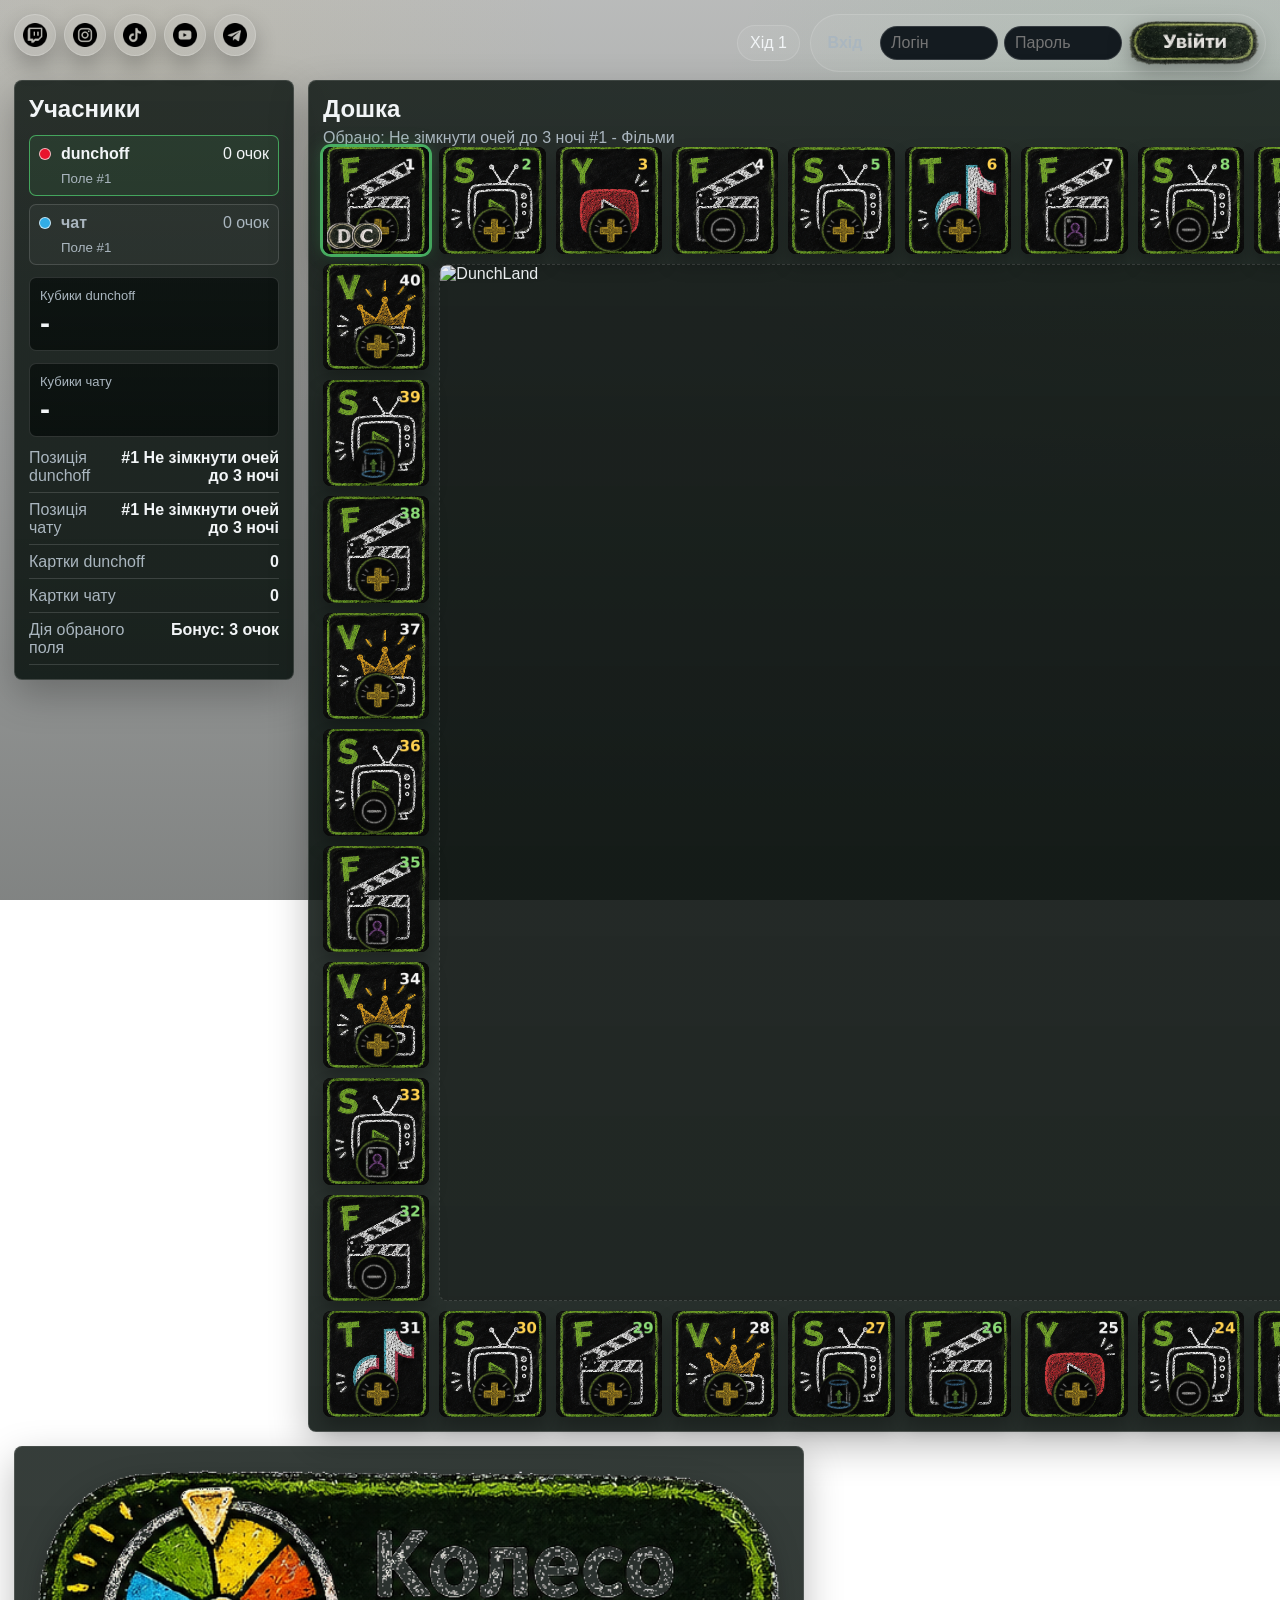
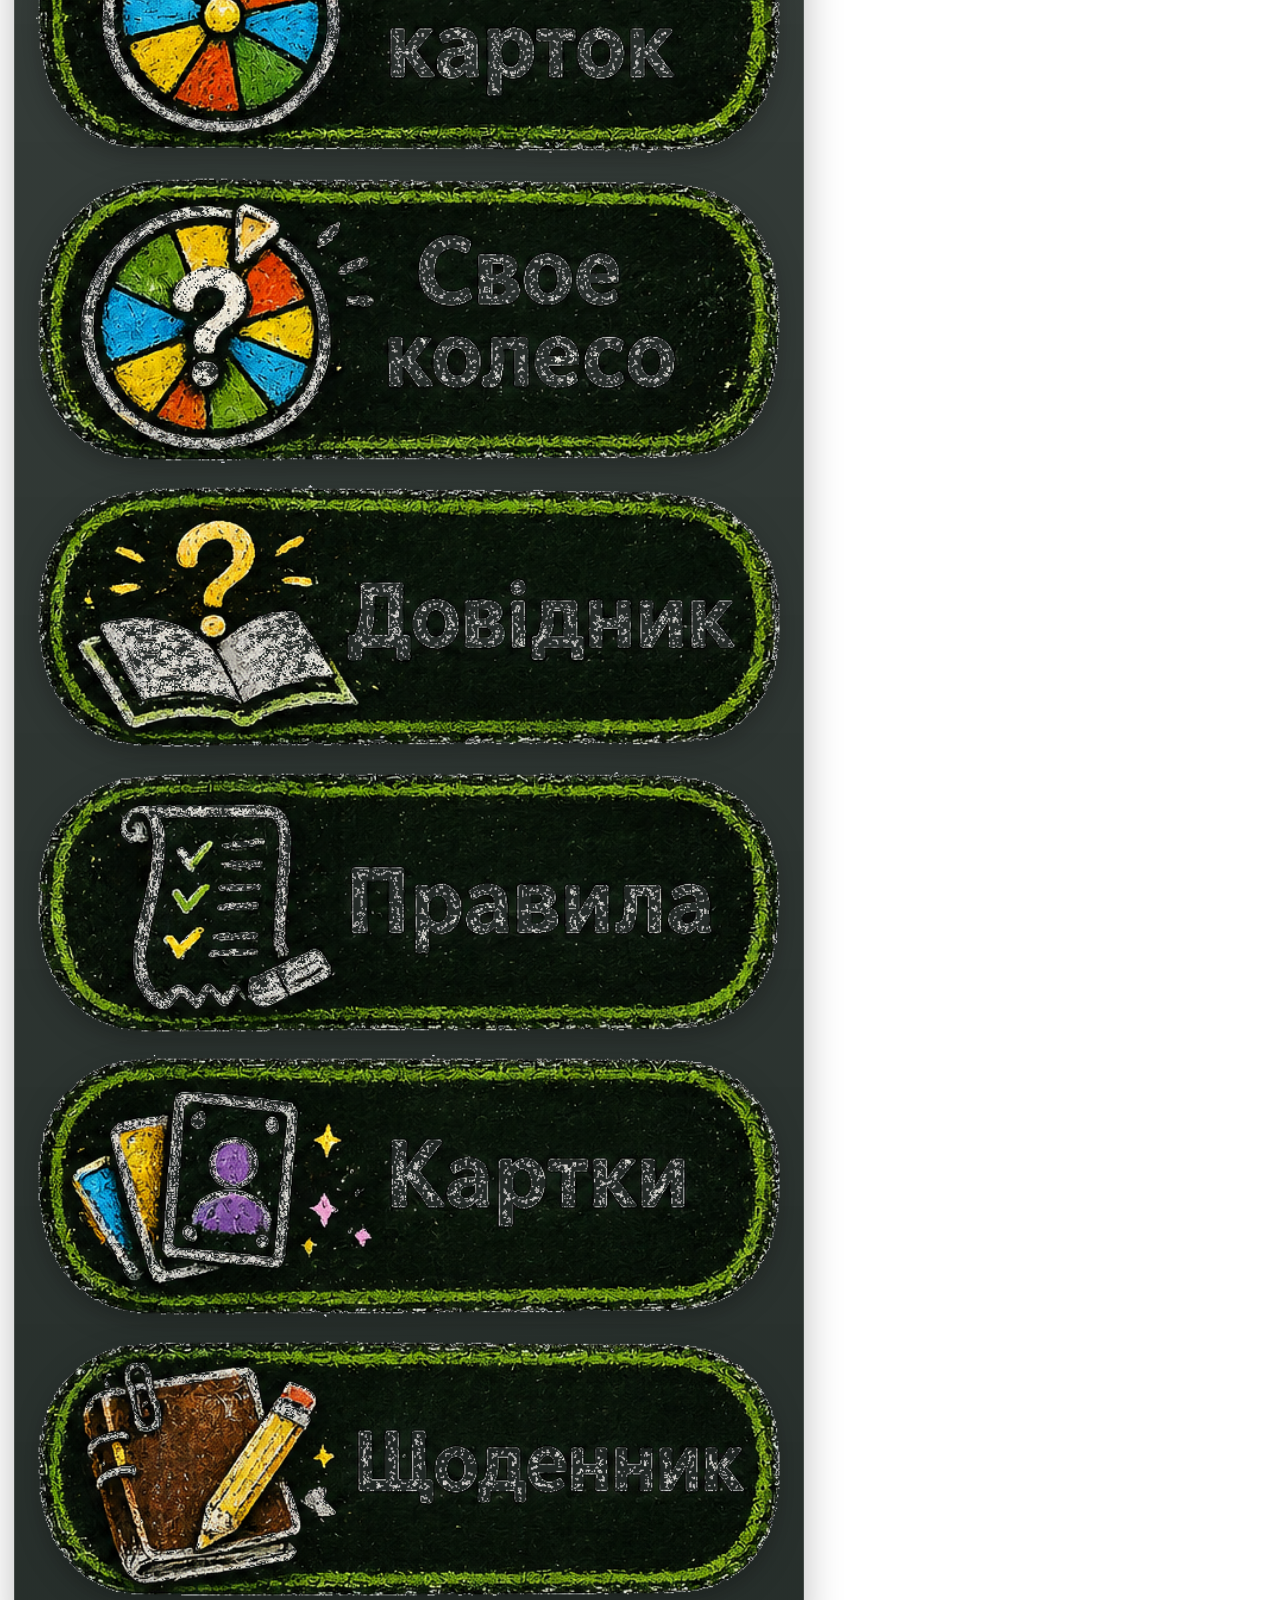
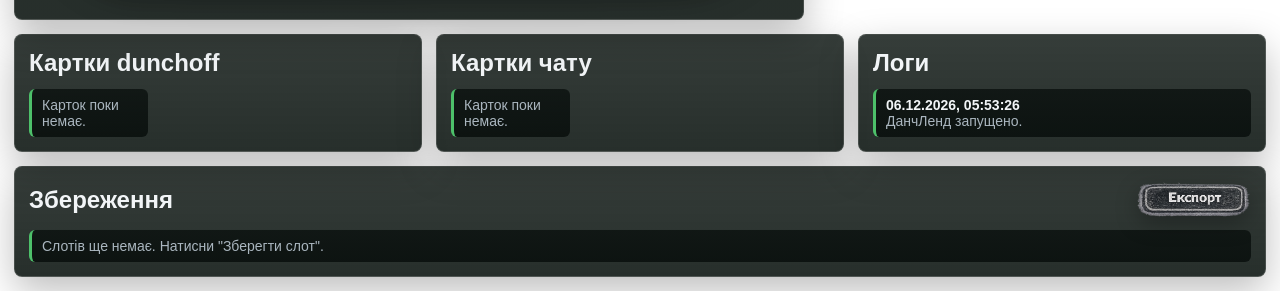
==== pages/dunchland/index.html @ c734d8a4 "add index.html" ====
<!doctype html>
<html lang="uk">
  <head>
    <meta charset="UTF-8" />
    <meta name="viewport" content="width=device-width, initial-scale=1.0" />
    <title>DunchLand</title>
    <link rel="stylesheet" href="./styles/main.css?v=chalkboard-cards-bg-1" />
  </head>
  <body>
    <main class="app-shell">
      <nav class="social-links" aria-label="Соцмережі dunchoff">
        <a class="social-link social-twitch" href="https://www.twitch.tv/dunchoff" target="_blank" rel="noreferrer" aria-label="Twitch dunchoff"><img src="./assets/logo/twitch.png" alt="" /></a>
        <a class="social-link social-instagram" href="https://www.instagram.com/dunchoff/" target="_blank" rel="noreferrer" aria-label="Instagram dunchoff"><img src="./assets/logo/instagram.png" alt="" /></a>
        <a class="social-link social-tiktok" href="https://www.tiktok.com/@dunchoff" target="_blank" rel="noreferrer" aria-label="TikTok dunchoff"><img src="./assets/logo/tiktok.png" alt="" /></a>
        <a class="social-link social-youtube" href="https://www.youtube.com/@dunchoff" target="_blank" rel="noreferrer" aria-label="YouTube dunchoff"><img src="./assets/logo/youtube.png" alt="" /></a>
        <a class="social-link social-telegram" href="https://t.me/dunchoff_live" target="_blank" rel="noreferrer" aria-label="Telegram dunchoff live"><img src="./assets/logo/telegram.png" alt="" /></a>
      </nav>
      <section class="topbar">
        <div>
          <h1>DunchLand</h1>
          <p>Настільна гра з категоріями, картками, колесами та локальними сейвами.</p>
        </div>
        <div class="topbar-actions">
          <span id="turnBadge" class="badge">Хід 1</span>
          <section class="auth-panel">
            <span id="authStatus" class="auth-status">Вхід</span>
            <div id="loginControls" class="auth-controls">
              <input id="loginInput" type="text" autocomplete="username" placeholder="Логін" />
              <input id="passwordInput" type="password" autocomplete="current-password" placeholder="Пароль" />
              <button id="loginBtn" class="chalk-control-button auth-round-button" type="button" aria-label="Увійти"><img src="./assets/ui-buttons/login.png" alt="" /></button>
            </div>
            <button id="logoutBtn" class="chalk-control-button auth-round-button" type="button" hidden aria-label="Вийти"><img src="./assets/ui-buttons/logout.png" alt="" /></button>
          </section>
        </div>
      </section>

      <section class="game-layout">
        <aside class="panel player-panel">
          <h2>Учасники</h2>
          <div id="playersList" class="players-list"></div>

          <div class="dice-card">
            <div>
              <p class="label-text">Кубики dunchoff</p>
              <div id="diceResult" class="dice-result">-</div>
            </div>
            <button id="rollBtn" class="chalk-control-button tiny-chalk-button" type="button" data-auth-control aria-label="Кинути"><img src="./assets/ui-buttons/roll.png" alt="" /></button>
          </div>

          <div class="dice-card chat-dice-card">
            <div>
              <p class="label-text">Кубики чату</p>
              <div id="chatDiceResult" class="dice-result">-</div>
            </div>
          </div>

          <div id="playerSummary" class="summary-list"></div>

          <section id="reviewPanel" class="review-panel" data-auth-control>
            <h3>Відгук на поле</h3>
            <p id="reviewSectorHint" class="label-text">Поточне поле dunchoff</p>
            <input id="reviewTitleInput" type="text" placeholder="Назва фільму / серіалу / відео" />
            <div class="field-grid">
              <label>
                Оцінка
                <input id="reviewRatingInput" type="number" min="1" max="10" step="1" placeholder="1-10" />
              </label>
              <label>
                Тип
                <input id="reviewTypeInput" type="text" readonly />
              </label>
            </div>
            <textarea id="reviewTextInput" rows="3" placeholder="Короткий відгук"></textarea>
            <button id="saveReviewBtn" class="chalk-control-button" type="button" aria-label="Додати в щоденник"><img src="./assets/ui-buttons/save-review.png" alt="" /></button>
          </section>
        </aside>

        <section class="board-wrap">
          <div class="board-toolbar">
            <div>
              <h2>Дошка</h2>
              <p id="selectedHint">Натисни поле, щоб переглянути його опис.</p>
            </div>
          <div class="toolbar-actions">
              <button id="editSectorBtn" class="chalk-control-button small-chalk-button" type="button" data-auth-control aria-label="Редагувати"><img src="./assets/ui-buttons/edit.png" alt="" /></button>
            </div>
          </div>
          <div id="board" class="board" aria-label="Game board"></div>
        </section>

        <aside class="side-stack">
          <section class="panel wheel-launch-panel">
            <div class="side-action-row">
              <button id="openCardWheelBtn" class="image-action-button action-card-wheel" type="button" aria-label="Колесо карток"><img src="./assets/menu/card-wheel.png" alt="" /></button>
              <button id="openCustomWheelBtn" class="image-action-button action-custom-wheel" type="button" aria-label="Своє колесо"><img src="./assets/menu/custom-wheel.png" alt="" /></button>
            </div>
            <button id="openRulesBtn" class="image-action-button action-rules" type="button" aria-label="Довідник"><img src="./assets/menu/guide.png" alt="" /></button>
            <button id="openGameRulesBtn" class="image-action-button action-rules" type="button" aria-label="Правила"><img src="./assets/menu/rules.png" alt="" /></button>
            <button id="openCardsGuideBtn" class="image-action-button action-cards" type="button" aria-label="Картки"><img src="./assets/menu/cards.png" alt="" /></button>
            <button id="openReviewsBtn" class="image-action-button action-reviews" type="button" aria-label="Щоденник"><img src="./assets/menu/journal.png" alt="" /></button>
          </section>
        </aside>
      </section>

      <section class="bottom-grid">
        <article class="panel">
          <div class="panel-title-row">
            <h2>Картки dunchoff</h2>
            <button id="drawCardBtn" class="chalk-control-button tiny-chalk-button" type="button" data-auth-control aria-label="Витягнути"><img src="./assets/ui-buttons/draw.png" alt="" /></button>
          </div>
          <div id="cardsList" class="cards-list"></div>
        </article>

        <article class="panel">
          <div class="panel-title-row">
            <h2>Картки чату</h2>
            <button id="drawChatCardBtn" class="chalk-control-button tiny-chalk-button" type="button" data-auth-control aria-label="Витягнути"><img src="./assets/ui-buttons/draw.png" alt="" /></button>
          </div>
          <div id="chatCardsList" class="cards-list"></div>
        </article>

        <article class="panel">
          <div class="panel-title-row">
            <h2>Логи</h2>
            <button id="clearLogBtn" class="chalk-control-button tiny-chalk-button" type="button" data-auth-control aria-label="Очистити"><img src="./assets/ui-buttons/clear.png" alt="" /></button>
          </div>
          <div id="eventLog" class="event-log"></div>
        </article>
      </section>

      <section class="panel saves-panel">
        <div class="panel-title-row">
          <h2>Збереження</h2>
          <div class="toolbar-actions">
            <button id="saveSlotBtn" class="chalk-control-button save-chalk-button" type="button" data-auth-control aria-label="Зберегти слот"><img src="./assets/ui-buttons/save-slot.png" alt="" /></button>
            <button id="resetGameBtn" class="chalk-control-button save-chalk-button" type="button" data-auth-control aria-label="Нова гра"><img src="./assets/ui-buttons/reset-game.png" alt="" /></button>
            <button id="exportBtn" class="chalk-control-button save-chalk-button" type="button" aria-label="Експорт"><img src="./assets/ui-buttons/export.png" alt="" /></button>
            <label class="chalk-control-button save-chalk-button import-button" data-auth-control aria-label="Імпорт">
              <img src="./assets/ui-buttons/import.png" alt="" />
              <input id="importInput" type="file" accept="application/json" />
            </label>
          </div>
        </div>
        <div id="saveSlots" class="save-slots"></div>
      </section>
    </main>

    <dialog id="cardWheelDialog" class="modal wheel-modal">
      <form method="dialog" class="modal-card">
        <div class="panel-title-row">
          <h2>Колесо карток</h2>
          <button id="closeCardWheelBtn" class="ghost-button icon-button" type="button">&times;</button>
        </div>
        <label>
          Скільки секунд крутиться
          <input id="cardWheelDurationInput" type="number" min="1" max="12" step="1" value="4" />
        </label>
        <div class="wheel-wrap">
          <div class="wheel-pointer"></div>
          <div id="cardWheelDisk" class="wheel-disk" aria-label="Card wheel"></div>
        </div>
            <button id="spinCardWheelBtn" class="primary-button" type="button" data-auth-control>Крутити</button>
        <p id="cardWheelResult" class="wheel-result">Результат з'явиться тут.</p>
      </form>
    </dialog>

    <dialog id="customWheelDialog" class="modal wheel-modal">
      <form method="dialog" class="modal-card">
        <div class="panel-title-row">
          <h2>Своє колесо</h2>
          <button id="closeCustomWheelBtn" class="ghost-button icon-button" type="button">&times;</button>
        </div>
        <label>
          Варіанти
          <textarea id="customWheelInput" rows="4" placeholder="Введи значення через кому або з нового рядка"></textarea>
        </label>
        <label>
          Скільки секунд крутиться
          <input id="customWheelDurationInput" type="number" min="1" max="12" step="1" value="4" />
        </label>
        <div class="wheel-wrap compact-wheel-wrap">
          <div class="wheel-pointer"></div>
          <div id="customWheelDisk" class="wheel-disk compact-wheel" aria-label="Custom wheel"></div>
        </div>
        <button id="spinCustomWheelBtn" class="primary-button" type="button" data-auth-control>Крутити</button>
        <p id="customWheelResult" class="wheel-result">Додай варіанти й крути.</p>
      </form>
    </dialog>

    <dialog id="diceDialog" class="modal dice-modal">
      <div class="modal-card dice-modal-card">
        <p id="diceDialogTitle" class="label-text">Кидок кубиків</p>
        <div class="dice-animation">
          <span id="diceOne">?</span>
          <span id="diceTwo">?</span>
        </div>
      </div>
    </dialog>

    <dialog id="sectorInfoDialog" class="modal wide-modal">
      <form method="dialog" class="modal-card">
        <div class="panel-title-row">
          <h2 id="sectorInfoTitle">Поле #1</h2>
          <button id="closeSectorInfoBtn" class="ghost-button icon-button" type="button">&times;</button>
        </div>
        <div id="sectorInfoBody" class="sector-info-body"></div>
      </form>
    </dialog>

    <dialog id="sectorDialog" class="modal">
      <form method="dialog" class="modal-card">
        <div class="panel-title-row">
          <h2 id="sectorDialogTitle">Поле #1</h2>
          <button id="closeSectorDialogBtn" class="ghost-button icon-button" type="button">&times;</button>
        </div>
        <label>
          Назва поля
          <input id="sectorNameInput" type="text" />
        </label>
        <label>
          Тип
          <select id="sectorTypeInput"></select>
        </label>
        <div class="field-grid">
          <label>
            Колір
            <input id="sectorColorInput" type="color" />
          </label>
          <label>
            База очок
            <input id="sectorPointsInput" type="number" step="1" />
          </label>
        </div>
        <label>
          Короткий опис
          <input id="sectorTaglineInput" type="text" />
        </label>
        <label>
          Детальний опис
          <textarea id="sectorDescriptionInput" rows="4"></textarea>
        </label>
        <div class="field-grid">
          <label>
            Дія поля
            <select id="sectorActionInput"></select>
          </label>
          <label>
            Значення дії
            <input id="sectorActionValueInput" type="number" step="1" placeholder="Очки або номер поля" />
          </label>
        </div>
        <div class="toolbar-actions">
          <button id="cancelSectorBtn" class="ghost-button" type="button">Скасувати</button>
          <button id="saveSectorBtn" class="primary-button" type="button">Зберегти</button>
        </div>
      </form>
    </dialog>

    <dialog id="rulesDialog" class="modal wide-modal">
      <form method="dialog" class="modal-card">
        <div class="panel-title-row">
          <h2>Довідник</h2>
          <button id="closeRulesBtn" class="ghost-button icon-button" type="button">&times;</button>
        </div>
        <div id="rulesBody" class="rules-body"></div>
      </form>
    </dialog>

    <dialog id="gameRulesDialog" class="modal wide-modal">
      <form method="dialog" class="modal-card">
        <div class="panel-title-row">
          <h2>Правила</h2>
          <button id="closeGameRulesBtn" class="ghost-button icon-button" type="button">&times;</button>
        </div>
        <div id="gameRulesBody" class="game-rules-body"></div>
      </form>
    </dialog>

    <dialog id="reviewsDialog" class="modal wide-modal">
      <form method="dialog" class="modal-card">
        <div class="panel-title-row">
          <h2>Щоденник оцінок</h2>
          <button id="closeReviewsBtn" class="ghost-button icon-button" type="button">&times;</button>
        </div>
        <div id="reviewsBody" class="reviews-body"></div>
      </form>
    </dialog>

    <dialog id="cardsGuideDialog" class="modal wide-modal">
      <form method="dialog" class="modal-card">
        <div class="panel-title-row">
          <h2>Картки</h2>
          <button id="closeCardsGuideBtn" class="ghost-button icon-button" type="button">&times;</button>
        </div>
        <div id="cardsGuideBody" class="cards-guide-body"></div>
      </form>
    </dialog>

    <script src="./scripts/store.js"></script>
    <script src="./scripts/data/sectors.js"></script>
    <script src="./scripts/utils/clone.js"></script>
    <script src="./scripts/state.js"></script>
    <script src="./scripts/storage.js"></script>
    <script src="./scripts/utils/dom.js"></script>
    <script src="./scripts/data/cards.js?v=chalkboard-7"></script>
    <script src="./scripts/utils/random.js"></script>
    <script src="./scripts/game/constants.js"></script>
    <script src="./scripts/game/rules.js"></script>
    <script src="./scripts/game/movement.js"></script>
    <script src="./scripts/game/cards.js"></script>
    <script src="./scripts/game/wheel.js"></script>
    <script src="./scripts/data/labels.js"></script>
    <script src="./scripts/utils/escape.js"></script>
    <script src="./scripts/render/board.js?v=chalkboard-fields-1"></script>
    <script src="./scripts/render/cards.js"></script>
    <script src="./scripts/render/dialogs.js?v=chalkboard-guide-1"></script>
    <script src="./scripts/render/logs.js"></script>
    <script src="./scripts/render/players.js"></script>
    <script src="./scripts/render/saves.js"></script>
    <script src="./scripts/render/summary.js"></script>
    <script src="./scripts/render/wheels.js"></script>
    <script src="./scripts/main.js"></script>
  </body>
</html>
---- pages/dunchland/styles/main.css ----
:root {
  --text: #f2f5f7;
  --muted: #aab6bf;
  --line: rgba(255, 255, 255, 0.14);
  --panel: #20272d;
  --panel-strong: #29323a;
  --accent: #4dc06a;
  --gold: #d8b54b;
  --bg1: #101417;
  --bg2: #242b31;
  --chalk-texture: url("../assets/bg/chalk-texture.png");
  --card-chalk-texture: url("../assets/bg/card-chalk-texture.png");
  --chalk-panel-bg:
    linear-gradient(rgba(9, 18, 14, .82), rgba(9, 18, 14, .88)),
    var(--chalk-texture);
  --chalk-inner-bg:
    linear-gradient(rgba(7, 13, 11, .74), rgba(7, 13, 11, .82)),
    var(--chalk-texture);
  --card-chalk-bg:
    linear-gradient(rgba(8, 10, 10, .2), rgba(8, 10, 10, .2)),
    var(--card-chalk-texture);
}

* { box-sizing: border-box; }
[hidden] { display: none !important; }

body {
  margin: 0;
  min-height: 100vh;
  color: var(--text);
  background:
    radial-gradient(circle at 12% 6%, rgba(216, 181, 75, 0.08), transparent 26rem),
    radial-gradient(circle at 90% 20%, rgba(77, 192, 106, 0.1), transparent 28rem),
    linear-gradient(rgba(4, 9, 7, .28), rgba(4, 9, 7, .5)),
    var(--chalk-texture);
  background-size: auto, auto, auto, cover;
  background-position: center;
  background-attachment: fixed;
  font-family: "Segoe UI", Tahoma, sans-serif;
}

button, input, select, textarea { font: inherit; }
button { cursor: pointer; }
button:disabled { cursor: not-allowed; opacity: .55; }

.app-shell {
  position: relative;
  width: min(2200px, 100%);
  margin: 0 auto;
  padding: 14px;
}

.social-links {
  position: absolute;
  z-index: 20;
  top: 14px;
  left: 14px;
  display: flex;
  gap: 8px;
}

.social-link {
  width: 42px;
  height: 42px;
  border: 1px solid rgba(255,255,255,.22);
  border-radius: 50%;
  display: grid;
  place-items: center;
  padding: 8px;
  text-decoration: none;
  background: rgba(255,255,255,.08);
  box-shadow: 0 10px 22px rgba(0,0,0,.24);
  transition: transform .16s ease, filter .16s ease, box-shadow .16s ease;
}

.social-link img {
  display: block;
  width: 100%;
  height: 100%;
  object-fit: contain;
}

.social-link:hover {
  transform: translateY(-2px);
  filter: brightness(1.12);
  box-shadow: 0 14px 28px rgba(0,0,0,.34);
}

.topbar, .topbar-actions, .panel-title-row, .board-toolbar, .toolbar-actions, .dice-card {
  display: flex;
  align-items: center;
  justify-content: space-between;
  gap: 10px;
}

.topbar {
  margin-bottom: 8px;
  justify-content: flex-end;
}

.topbar > div:first-child {
  display: none;
}

.topbar h1, .panel h2, .board-toolbar h2 {
  margin: 0;
  letter-spacing: 0;
}

.topbar h1 {
  font-size: clamp(34px, 5vw, 58px);
  line-height: 1;
}

.topbar p, .board-toolbar p {
  margin: 6px 0 0;
  color: var(--muted);
}

.topbar-actions {
  justify-content: flex-end;
  flex-wrap: wrap;
}

.auth-panel {
  min-height: 44px;
  border: 1px solid var(--line);
  border-radius: 999px;
  padding: 5px;
  display: flex;
  align-items: center;
  gap: 6px;
  background: rgba(255,255,255,.06);
}

.auth-status {
  min-width: 58px;
  padding: 0 8px;
  color: var(--muted);
  font-weight: 800;
  text-align: center;
}

.auth-controls {
  display: flex;
  gap: 6px;
  align-items: center;
}

.auth-controls input {
  width: 118px;
  min-height: 34px;
  border-radius: 999px;
  padding: 7px 10px;
}

.auth-round-button {
  min-height: 34px;
  border-radius: 999px;
}

.badge {
  border: 1px solid var(--line);
  border-radius: 999px;
  padding: 8px 12px;
  color: var(--text);
  background: rgba(255,255,255,.06);
  white-space: nowrap;
}

.game-layout {
  display: grid;
  grid-template-columns: 250px minmax(1320px, 1fr) 260px;
  gap: 14px;
  align-items: start;
}

.side-stack {
  display: grid;
  gap: 14px;
}

.bottom-grid {
  display: grid;
  grid-template-columns: 1fr 1fr 1fr;
  gap: 14px;
  margin-top: 14px;
}

.panel, .board-wrap {
  border: 1px solid var(--line);
  border-radius: 8px;
  background: var(--chalk-panel-bg);
  background-size: cover;
  background-position: center;
  box-shadow: 0 14px 38px rgba(0,0,0,.26);
}

.panel {
  padding: 14px;
  display: flex;
  flex-direction: column;
  gap: 12px;
}

.board-wrap {
  padding: 14px;
}

.players-list, .summary-list, .save-slots {
  display: grid;
  gap: 8px;
}

.player-chip {
  display: grid;
  grid-template-columns: 14px 1fr auto;
  align-items: center;
  gap: 8px;
  border: 1px solid var(--line);
  border-radius: 7px;
  padding: 9px;
  color: var(--muted);
  background: rgba(255,255,255,.035);
}

.player-chip.active {
  border-color: rgba(77,192,106,.8);
  color: var(--text);
  background: rgba(77,192,106,.09);
}

.player-chip small {
  grid-column: 2 / 4;
  color: var(--muted);
}

.dot {
  width: 12px;
  height: 12px;
  border-radius: 999px;
  border: 1px solid rgba(255,255,255,.7);
}

label {
  display: grid;
  gap: 6px;
  color: var(--muted);
  font-size: 13px;
}

input, select, textarea {
  width: 100%;
  border: 1px solid var(--line);
  border-radius: 6px;
  background: #141b20;
  color: var(--text);
  padding: 9px 10px;
  outline: none;
}

textarea { resize: vertical; }
input[type="color"] { height: 42px; padding: 4px; }

.dice-card {
  border: 1px solid var(--line);
  border-radius: 7px;
  padding: 10px;
  background: var(--chalk-inner-bg);
  background-size: cover;
  background-position: center;
}

.label-text {
  margin: 0;
  color: var(--muted);
  font-size: 13px;
}

.dice-result {
  font-size: 30px;
  font-weight: 800;
  margin-top: 3px;
}

.summary-item {
  display: grid;
  grid-template-columns: 1fr auto;
  gap: 10px;
  border-bottom: 1px solid var(--line);
  padding-bottom: 7px;
  color: var(--muted);
}

.summary-item strong {
  color: var(--text);
  text-align: right;
  max-width: 160px;
}

.review-panel {
  border: 1px solid var(--line);
  border-radius: 7px;
  padding: 10px;
  display: grid;
  gap: 9px;
  background: var(--chalk-inner-bg);
  background-size: cover;
  background-position: center;
}

.review-panel h3 {
  margin: 0;
  font-size: 16px;
}

.reviews-body {
  display: grid;
  gap: 10px;
  max-height: min(62vh, 620px);
  overflow: auto;
}

.review-item {
  display: grid;
  grid-template-columns: 1fr auto;
  gap: 14px;
  border: 1px solid var(--line);
  border-radius: 7px;
  padding: 12px;
  background: var(--chalk-inner-bg);
  background-size: cover;
  background-position: center;
}

.review-item strong {
  color: var(--text);
}

.review-item p {
  margin: 4px 0 0;
  color: var(--muted);
  line-height: 1.35;
}

.review-score {
  min-width: 96px;
  text-align: right;
}

.review-score strong {
  display: block;
  color: var(--accent);
  font-size: 22px;
}

.review-score span {
  display: block;
  margin-top: 4px;
  color: var(--muted);
  font-size: 12px;
}

.cards-guide-body {
  display: grid;
  grid-template-columns: repeat(auto-fit, minmax(190px, 1fr));
  gap: 12px;
  max-height: min(68vh, 680px);
  overflow: auto;
}

.guide-card-item {
  border: 1px solid var(--line);
  border-radius: 8px;
  overflow: hidden;
  background: var(--card-chalk-bg);
  background-size: cover;
  background-position: center;
  display: grid;
  grid-template-rows: 160px auto;
}

.guide-card-item img {
  width: 100%;
  height: 160px;
  object-fit: cover;
  background: #151d24;
  border-bottom: 1px solid var(--line);
}

.guide-card-item div {
  padding: 10px;
  display: grid;
  gap: 6px;
}

.card-preview-number,
.guide-card-item em {
  width: fit-content;
  border: 1px solid rgba(77,192,106,.45);
  border-radius: 999px;
  padding: 3px 8px;
  color: #dfffe7;
  background: rgba(77,192,106,.14);
  font-size: 12px;
  font-style: normal;
  font-weight: 700;
}

.guide-card-item em {
  border-color: rgba(216,181,75,.45);
  color: #ffe9a8;
  background: rgba(216,181,75,.12);
}

.guide-card-item strong {
  color: var(--text);
}

.guide-card-item p {
  margin: 0;
  color: var(--muted);
  line-height: 1.35;
  font-size: 13px;
}

.primary-button, .ghost-button, .import-button {
  border: 1px solid var(--line);
  border-radius: 6px;
  min-height: 36px;
  padding: 0 12px;
  color: var(--text);
  font-weight: 700;
}

.primary-button {
  background: var(--accent);
  color: #07130a;
  font-weight: 700;
  border-color: rgba(77,192,106,.6);
}

.ghost-button, .import-button {
  background: rgba(255,255,255,.06);
  display: inline-flex;
  align-items: center;
  justify-content: center;
}

.ghost-button:hover, .import-button:hover {
  background: rgba(255,255,255,.11);
}

.chalk-control-button {
  width: min(100%, 210px);
  min-height: 0;
  border: 0;
  border-radius: 8px;
  padding: 0;
  background: transparent;
  line-height: 0;
  filter: drop-shadow(0 7px 11px rgba(0,0,0,.3));
  transition: transform .15s ease, filter .15s ease, opacity .15s ease;
}

.chalk-control-button img {
  display: block;
  width: 100%;
  height: auto;
  pointer-events: none;
  user-select: none;
}

.chalk-control-button:hover:not(:disabled) {
  transform: translateY(-1px);
  filter: brightness(1.08) drop-shadow(0 10px 14px rgba(0,0,0,.36));
}

.chalk-control-button:disabled {
  cursor: not-allowed;
  opacity: .42;
  filter: grayscale(.55) drop-shadow(0 5px 8px rgba(0,0,0,.22));
}

.compact-chalk-button {
  width: clamp(118px, 12vw, 178px);
}

.save-chalk-button {
  width: clamp(92px, 9vw, 138px);
}

.small-chalk-button {
  width: clamp(112px, 10vw, 158px);
}

.tiny-chalk-button {
  width: clamp(92px, 8vw, 128px);
}

.auth-controls .chalk-control-button,
.auth-panel > .chalk-control-button {
  width: 132px;
}

.dice-card .chalk-control-button,
.toolbar-actions .chalk-control-button,
.review-panel .chalk-control-button {
  justify-self: end;
}

.review-panel .chalk-control-button {
  width: min(100%, 240px);
}

.import-button input { display: none; }

.board {
  display: grid;
  grid-template-columns: repeat(11, minmax(105px, 1fr));
  grid-template-rows: repeat(11, minmax(105px, 1fr));
  gap: 10px;
  aspect-ratio: 1;
  min-height: 1270px;
}

.board-center {
  grid-column: 2 / 11;
  grid-row: 2 / 11;
  overflow: hidden;
  border: 1px dashed var(--line);
  border-radius: 8px;
  background: rgba(0,0,0,.2);
}

.board-center img {
  display: block;
  width: 100%;
  height: 100%;
  object-fit: cover;
}

.sector {
  position: relative;
  display: block;
  width: 100%;
  height: 100%;
  aspect-ratio: 1;
  min-width: 0;
  border: 0;
  border-radius: 8px;
  background: #080a09;
  padding: 0;
  overflow: hidden;
  color: var(--text);
  box-shadow: 0 10px 18px rgba(0,0,0,.28);
  transition: transform .15s ease, filter .15s ease, box-shadow .15s ease;
}

.sector:hover {
  transform: translateY(-1px);
  filter: brightness(1.08);
  box-shadow: 0 14px 24px rgba(0,0,0,.36);
}

.sector.is-selected {
  box-shadow:
    0 0 0 3px rgba(77,192,106,.86),
    0 0 18px rgba(77,192,106,.38),
    0 14px 24px rgba(0,0,0,.36);
}

.sector-main-image,
.sector-effect-image,
.sector-number-image {
  position: absolute;
  display: block;
  pointer-events: none;
  user-select: none;
}

.sector-main-image {
  inset: 0;
  width: 100%;
  height: 100%;
  object-fit: cover;
}

.sector-effect-image {
  z-index: 2;
  left: 50%;
  bottom: 2%;
  width: 42%;
  aspect-ratio: 1;
  object-fit: contain;
  transform: translateX(-50%);
  filter: drop-shadow(0 4px 5px rgba(0,0,0,.48));
}

.sector-number-image {
  z-index: 3;
  top: 2%;
  right: 6%;
  width: 24%;
  height: 24%;
  object-fit: contain;
  object-position: right center;
  filter: drop-shadow(0 2px 3px rgba(0,0,0,.65));
}

.player-token {
  position: absolute;
  z-index: 4;
  bottom: 4px;
  width: 30px;
  height: 30px;
  border: 0;
  background-repeat: no-repeat;
  background-position: center;
  background-size: contain;
  filter: drop-shadow(0 3px 4px rgba(0, 0, 0, .55));
  transition: transform .18s ease, filter .18s ease;
}

.token-a {
  left: 4px;
  background-image: url("../assets/tokens/dunchoff-d.png");
}

.token-b {
  left: 29px;
  background-image: url("../assets/tokens/chat-c.png");
}

.player-token.is-landing {
  animation: tokenLanding .42s ease;
  filter: drop-shadow(0 0 7px rgba(255, 255, 255, .42)) drop-shadow(0 3px 4px rgba(0, 0, 0, .55));
}

@keyframes tokenLanding {
  0% { transform: translateY(0) scale(1); }
  45% { transform: translateY(-13px) scale(1.2); }
  100% { transform: translateY(0) scale(1); }
}

.cards-list {
  display: grid;
  grid-template-columns: repeat(3, minmax(0, 1fr));
  gap: 10px;
}

.card-item {
  display: grid;
  grid-template-rows: 130px auto;
  border: 1px solid var(--line);
  border-radius: 8px;
  overflow: hidden;
  background: var(--card-chalk-bg);
  background-size: cover;
  background-position: center;
}

.card-image {
  width: 100%;
  height: 130px;
  object-fit: cover;
  border-bottom: 1px solid var(--line);
  background: #151d24;
}

.card-content {
  padding: 10px;
  display: grid;
  gap: 8px;
  background: linear-gradient(rgba(6, 7, 7, .26), rgba(6, 7, 7, .42));
}

.card-content p {
  margin: 0;
  color: var(--muted);
  font-size: 13px;
  line-height: 1.3;
}

.event-log {
  display: flex;
  flex-direction: column;
  gap: 8px;
  max-height: 340px;
  overflow: auto;
}

.event-row {
  border-left: 3px solid var(--accent);
  border-radius: 6px;
  background: var(--chalk-inner-bg);
  background-size: cover;
  background-position: center;
  padding: 8px 10px;
  color: var(--muted);
  font-size: 14px;
}

.event-row strong { color: var(--text); }

.saves-panel {
  margin-top: 14px;
}

.saves-panel .primary-button,
.saves-panel .ghost-button,
.saves-panel .import-button {
  min-height: 38px;
  font-size: 15px;
  line-height: 1;
}

.save-slot {
  display: flex;
  align-items: center;
  justify-content: space-between;
  gap: 12px;
  border: 1px solid var(--line);
  border-radius: 7px;
  padding: 10px;
  background: var(--chalk-inner-bg);
  background-size: cover;
  background-position: center;
}

.save-slot span {
  display: block;
  color: var(--muted);
  margin-top: 3px;
  font-size: 13px;
}

.wheel-launch-panel {
  position: sticky;
  top: 14px;
  gap: 8px;
}

.side-action-row {
  display: grid;
  grid-template-columns: 1fr;
  gap: 8px;
}

.big-action {
  width: 100%;
  min-height: 48px;
  font-weight: 800;
  font-size: 15px;
  white-space: normal;
  line-height: 1.12;
}

.wheel-launch-panel .big-action {
  border-color: rgba(77,192,106,.6);
  background: var(--accent);
  color: #07130a;
  font-weight: 700;
}

.side-action-row .big-action {
  min-height: 58px;
  padding: 0 8px;
}

.wheel-launch-panel .big-action:hover {
  background: #62d77d;
}

.image-action-button {
  width: 100%;
  border: 0;
  border-radius: 8px;
  padding: 0;
  background: transparent;
  line-height: 0;
  filter: drop-shadow(0 8px 13px rgba(0,0,0,.28));
  transition: transform .15s ease, filter .15s ease;
}

.image-action-button img {
  display: block;
  width: 100%;
  height: auto;
  pointer-events: none;
  user-select: none;
}

.image-action-button:hover {
  transform: translateY(-1px);
  filter: brightness(1.08) drop-shadow(0 12px 16px rgba(0,0,0,.36));
}

.wheel-wrap {
  width: min(62vmin, 640px);
  aspect-ratio: 1;
  margin: 6px auto 0;
  position: relative;
  display: grid;
  place-items: center;
}

.compact-wheel-wrap {
  width: min(56vmin, 580px);
}

.wheel-disk {
  width: 100%;
  aspect-ratio: 1;
  border: 8px solid rgba(255,255,255,.12);
  border-radius: 50%;
  display: grid;
  place-items: center;
  box-shadow: inset 0 0 0 2px rgba(0,0,0,.25), 0 14px 30px rgba(0,0,0,.28);
  transition-property: transform;
  transition-timing-function: cubic-bezier(.18,.82,.18,1);
  transition-duration: 4s;
}

.wheel-pointer {
  content: "";
  position: absolute;
  z-index: 2;
  top: -8px;
  left: 50%;
  transform: translateX(-50%);
  width: 0;
  height: 0;
  border-left: 12px solid transparent;
  border-right: 12px solid transparent;
  border-top: 22px solid var(--text);
  filter: drop-shadow(0 2px 2px rgba(0,0,0,.4));
}

.wheel-disk span {
  width: 94px;
  min-height: 94px;
  border-radius: 50%;
  display: grid;
  place-items: center;
  padding: 10px;
  text-align: center;
  color: var(--text);
  background: rgba(15,20,24,.78);
  border: 1px solid rgba(255,255,255,.24);
  font-weight: 800;
  font-size: 12px;
}

.compact-wheel {
  border-width: 7px;
}

.wheel-result {
  min-height: 38px;
  margin: 0;
  color: var(--muted);
  font-size: 14px;
  line-height: 1.35;
}

.modal {
  width: min(600px, calc(100vw - 22px));
  border: 0;
  padding: 0;
  background: transparent;
  color: var(--text);
}

.wheel-modal {
  width: min(920px, calc(100vw - 22px));
}

.dice-modal {
  width: min(360px, calc(100vw - 22px));
}

.dice-modal-card {
  align-items: center;
  text-align: center;
}

.dice-animation {
  display: flex;
  gap: 22px;
  perspective: 760px;
  transform-style: preserve-3d;
}

.dice-animation span {
  position: relative;
  width: 86px;
  height: 86px;
  border: 1px solid rgba(255,255,255,.7);
  border-radius: 18px;
  display: grid;
  place-items: center;
  background:
    radial-gradient(circle at 28% 22%, rgba(255,255,255,.95), transparent 24px),
    linear-gradient(145deg, #ffffff, #dfe7ec 56%, #b7c2ca);
  color: transparent;
  font-size: 46px;
  font-weight: 900;
  text-shadow: 0 1px 0 rgba(255,255,255,.65);
  box-shadow:
    inset -8px -10px 18px rgba(16,20,23,.14),
    inset 6px 6px 14px rgba(255,255,255,.72),
    0 18px 30px rgba(0,0,0,.38);
  transform-origin: 50% 84%;
  transform-style: preserve-3d;
  animation: diceRollBounce .92s cubic-bezier(.18,.82,.22,1) infinite;
}

.dice-animation span::before {
  content: "";
  position: absolute;
  inset: 0;
  background-repeat: no-repeat;
  background-image: var(--dice-pips);
  background-size: 13px 13px, 13px 13px, 13px 13px, 13px 13px, 13px 13px, 13px 13px;
  pointer-events: none;
}

.dice-animation span::after {
  content: "";
  position: absolute;
  inset: 9px 12px auto 12px;
  height: 18px;
  border-radius: 999px;
  background: linear-gradient(90deg, rgba(255,255,255,.72), rgba(255,255,255,0));
  pointer-events: none;
}

.dice-animation span[data-face="1"] {
  --dice-pips: radial-gradient(circle, #101417 58%, transparent 62%);
  background-position: 50% 50%;
}

.dice-animation span[data-face="2"] {
  --dice-pips:
    radial-gradient(circle, #101417 58%, transparent 62%),
    radial-gradient(circle, #101417 58%, transparent 62%);
  background-position: 28% 28%, 72% 72%;
}

.dice-animation span[data-face="3"] {
  --dice-pips:
    radial-gradient(circle, #101417 58%, transparent 62%),
    radial-gradient(circle, #101417 58%, transparent 62%),
    radial-gradient(circle, #101417 58%, transparent 62%);
  background-position: 28% 28%, 50% 50%, 72% 72%;
}

.dice-animation span[data-face="4"] {
  --dice-pips:
    radial-gradient(circle, #101417 58%, transparent 62%),
    radial-gradient(circle, #101417 58%, transparent 62%),
    radial-gradient(circle, #101417 58%, transparent 62%),
    radial-gradient(circle, #101417 58%, transparent 62%);
  background-position: 28% 28%, 72% 28%, 28% 72%, 72% 72%;
}

.dice-animation span[data-face="5"] {
  --dice-pips:
    radial-gradient(circle, #101417 58%, transparent 62%),
    radial-gradient(circle, #101417 58%, transparent 62%),
    radial-gradient(circle, #101417 58%, transparent 62%),
    radial-gradient(circle, #101417 58%, transparent 62%),
    radial-gradient(circle, #101417 58%, transparent 62%);
  background-position: 28% 28%, 72% 28%, 50% 50%, 28% 72%, 72% 72%;
}

.dice-animation span[data-face="6"] {
  --dice-pips:
    radial-gradient(circle, #101417 58%, transparent 62%),
    radial-gradient(circle, #101417 58%, transparent 62%),
    radial-gradient(circle, #101417 58%, transparent 62%),
    radial-gradient(circle, #101417 58%, transparent 62%),
    radial-gradient(circle, #101417 58%, transparent 62%),
    radial-gradient(circle, #101417 58%, transparent 62%);
  background-position: 28% 25%, 72% 25%, 28% 50%, 72% 50%, 28% 75%, 72% 75%;
}

.dice-animation span:nth-child(2) {
  animation-delay: -.34s;
}

@keyframes diceRollBounce {
  0% { transform: translate3d(-18px, 0, 0) rotateX(0deg) rotateY(0deg) rotateZ(-10deg) scale(1); filter: brightness(1); }
  14% { transform: translate3d(-6px, -36px, 28px) rotateX(115deg) rotateY(-70deg) rotateZ(18deg) scale(1.04); filter: brightness(1.08); }
  30% { transform: translate3d(12px, 8px, 0) rotateX(205deg) rotateY(-155deg) rotateZ(-12deg) scale(1.08, .92); filter: brightness(.96); }
  42% { transform: translate3d(20px, -20px, 18px) rotateX(285deg) rotateY(-235deg) rotateZ(12deg) scale(1.02); filter: brightness(1.05); }
  58% { transform: translate3d(10px, 5px, 0) rotateX(365deg) rotateY(-315deg) rotateZ(-8deg) scale(1.04, .95); filter: brightness(.98); }
  74% { transform: translate3d(2px, -8px, 8px) rotateX(410deg) rotateY(-355deg) rotateZ(5deg) scale(1.01); filter: brightness(1.03); }
  88% { transform: translate3d(0, 2px, 0) rotateX(360deg) rotateY(-360deg) rotateZ(-2deg) scale(1.02, .98); filter: brightness(1); }
  100% { transform: translate3d(0, 0, 0) rotateX(360deg) rotateY(-360deg) rotateZ(0deg) scale(1); filter: brightness(1); }
}

.dice-animation {
  gap: 16px;
  perspective: none;
}

.dice-animation span {
  border: 2px solid rgba(255,255,255,.25);
  background: #f2f5f7;
  color: #101417;
  text-shadow: none;
  box-shadow: 0 14px 26px rgba(0,0,0,.32);
  animation: diceTumble .16s linear infinite alternate;
}

.dice-animation span::before,
.dice-animation span::after {
  display: none;
}

.dice-animation span:nth-child(2) {
  animation-delay: 0s;
}

@keyframes diceTumble {
  from { transform: rotate(-7deg) translateY(0); }
  to { transform: rotate(8deg) translateY(-5px); }
}

.wide-modal {
  width: min(760px, calc(100vw - 22px));
}

.modal::backdrop {
  background: rgba(0,0,0,.68);
  backdrop-filter: blur(5px);
}

.modal-card {
  border: 1px solid var(--line);
  border-radius: 8px;
  background: var(--chalk-panel-bg);
  background-size: cover;
  background-position: center;
  padding: 16px;
  display: flex;
  flex-direction: column;
  gap: 12px;
}

.icon-button {
  width: 36px;
  padding: 0;
  font-size: 24px;
  line-height: 1;
}

.field-grid {
  display: grid;
  grid-template-columns: 1fr 1fr;
  gap: 10px;
}

.sector-info-body {
  display: grid;
  gap: 14px;
  color: var(--muted);
  line-height: 1.5;
}

.sector-info-body > p {
  margin: 0;
}

.sector-detail-hero {
  display: flex;
  align-items: center;
  gap: 14px;
  border: 1px solid var(--line);
  border-radius: 8px;
  padding: 14px;
  background: linear-gradient(90deg, color-mix(in srgb, var(--sector-color) 22%, transparent), rgba(255,255,255,.04));
}

.sector-detail-hero > span {
  width: 48px;
  height: 48px;
  display: grid;
  place-items: center;
  border-radius: 8px;
  background: var(--sector-color);
  color: #101417;
  font-weight: 900;
  font-size: 24px;
}

.sector-detail-hero strong {
  color: var(--text);
  font-size: 18px;
}

.sector-detail-hero p {
  margin: 4px 0 0;
  color: var(--muted);
}

.examples-list {
  border: 1px solid var(--line);
  border-radius: 7px;
  padding: 10px;
  background: var(--chalk-inner-bg);
  background-size: cover;
  background-position: center;
}

.examples-list span {
  display: block;
  color: var(--muted);
  font-size: 12px;
  margin-bottom: 4px;
}

.examples-list p {
  margin: 0;
  color: var(--text);
  line-height: 1.45;
}

.detail-grid {
  display: grid;
  grid-template-columns: repeat(auto-fit, minmax(140px, 1fr));
  gap: 10px;
}

.detail-grid > div {
  border: 1px solid var(--line);
  border-radius: 7px;
  padding: 10px;
  background: var(--chalk-inner-bg);
  background-size: cover;
  background-position: center;
}

.detail-grid span {
  display: block;
  color: var(--muted);
  font-size: 12px;
  margin-bottom: 4px;
}

.detail-grid strong {
  color: var(--text);
}

.rules-body {
  display: grid;
  gap: 18px;
}

.game-rules-body {
  display: grid;
  gap: 16px;
}

.game-rules-hero {
  border: 1px solid rgba(77,192,106,.35);
  border-radius: 8px;
  padding: 14px;
  background: var(--chalk-inner-bg);
  background-size: cover;
  background-position: center;
}

.game-rules-hero p {
  margin: 0;
  color: var(--text);
  line-height: 1.5;
}

.game-rules-body a {
  color: #73d98b;
  font-weight: 700;
  text-decoration: none;
}

.game-rules-body a:hover {
  text-decoration: underline;
}

.rules-body h3 {
  margin: 0 0 10px;
  color: var(--text);
  font-size: 17px;
}

.rules-grid {
  display: grid;
  grid-template-columns: repeat(auto-fit, minmax(220px, 1fr));
  gap: 10px;
}

.rule-item {
  display: grid;
  grid-template-columns: 42px 1fr;
  gap: 10px;
  align-items: start;
  border: 1px solid var(--line);
  border-radius: 7px;
  padding: 10px;
  background: var(--chalk-inner-bg);
  background-size: cover;
  background-position: center;
}

.rule-item > span {
  width: 42px;
  height: 42px;
  display: grid;
  place-items: center;
  border-radius: 7px;
  background: var(--panel-strong);
  color: var(--accent);
  font-weight: 900;
}

.rule-image-wrap {
  overflow: hidden;
}

.rule-image-wrap img {
  width: 100%;
  height: 100%;
  object-fit: contain;
  display: block;
}

.rule-item strong {
  color: var(--text);
}

.rule-item p {
  margin: 4px 0 0;
  color: var(--muted);
  line-height: 1.35;
}

@media (max-width: 1350px) {
  .game-layout {
    grid-template-columns: 280px 1fr;
  }

  .side-stack {
    grid-column: 1 / 3;
    grid-template-columns: 1fr 1fr;
  }
}

@media (max-width: 1850px) and (min-width: 1351px) {
  .game-layout {
    grid-template-columns: 260px minmax(0, 1fr) 250px;
  }

  .board {
    grid-template-columns: repeat(11, minmax(82px, 1fr));
    grid-template-rows: repeat(11, minmax(82px, 1fr));
    min-height: 1000px;
  }

  .sector {
    border-radius: 7px;
  }

  .player-token {
    width: 26px;
    height: 26px;
    bottom: 3px;
  }

  .token-a {
    left: 3px;
  }

  .token-b {
    left: 25px;
  }
}

@media (max-width: 980px) {
  .game-layout, .bottom-grid, .side-stack {
    grid-template-columns: 1fr;
  }

  .side-stack {
    grid-column: auto;
  }

  .board {
    min-height: 640px;
    grid-template-columns: repeat(11, minmax(44px, 1fr));
    grid-template-rows: repeat(11, minmax(44px, 1fr));
  }

  .cards-list {
    grid-template-columns: repeat(2, minmax(0, 1fr));
  }

  .auth-controls input {
    width: 104px;
  }
}

@media (max-width: 680px) {
  .app-shell {
    padding: 12px;
  }

  .topbar, .panel-title-row, .board-toolbar, .toolbar-actions, .save-slot {
    align-items: stretch;
    flex-direction: column;
  }

  .topbar-actions {
    align-items: stretch;
    flex-direction: column;
  }

  .auth-panel {
    border-radius: 18px;
    align-items: stretch;
    flex-direction: column;
  }

  .auth-controls {
    flex-direction: column;
  }

  .auth-controls input {
    width: 100%;
  }

  .badge {
    white-space: normal;
  }

  .board {
    min-height: auto;
    gap: 4px;
  }

  .sector {
    border-radius: 5px;
  }

  .player-token {
    width: 17px;
    height: 17px;
    bottom: 3px;
  }

  .token-a { left: 2px; }
  .token-b { left: 15px; }
  .cards-list, .field-grid, .detail-grid {
    grid-template-columns: 1fr;
  }

  .review-item {
    grid-template-columns: 1fr;
  }

  .review-score {
    text-align: left;
  }
}
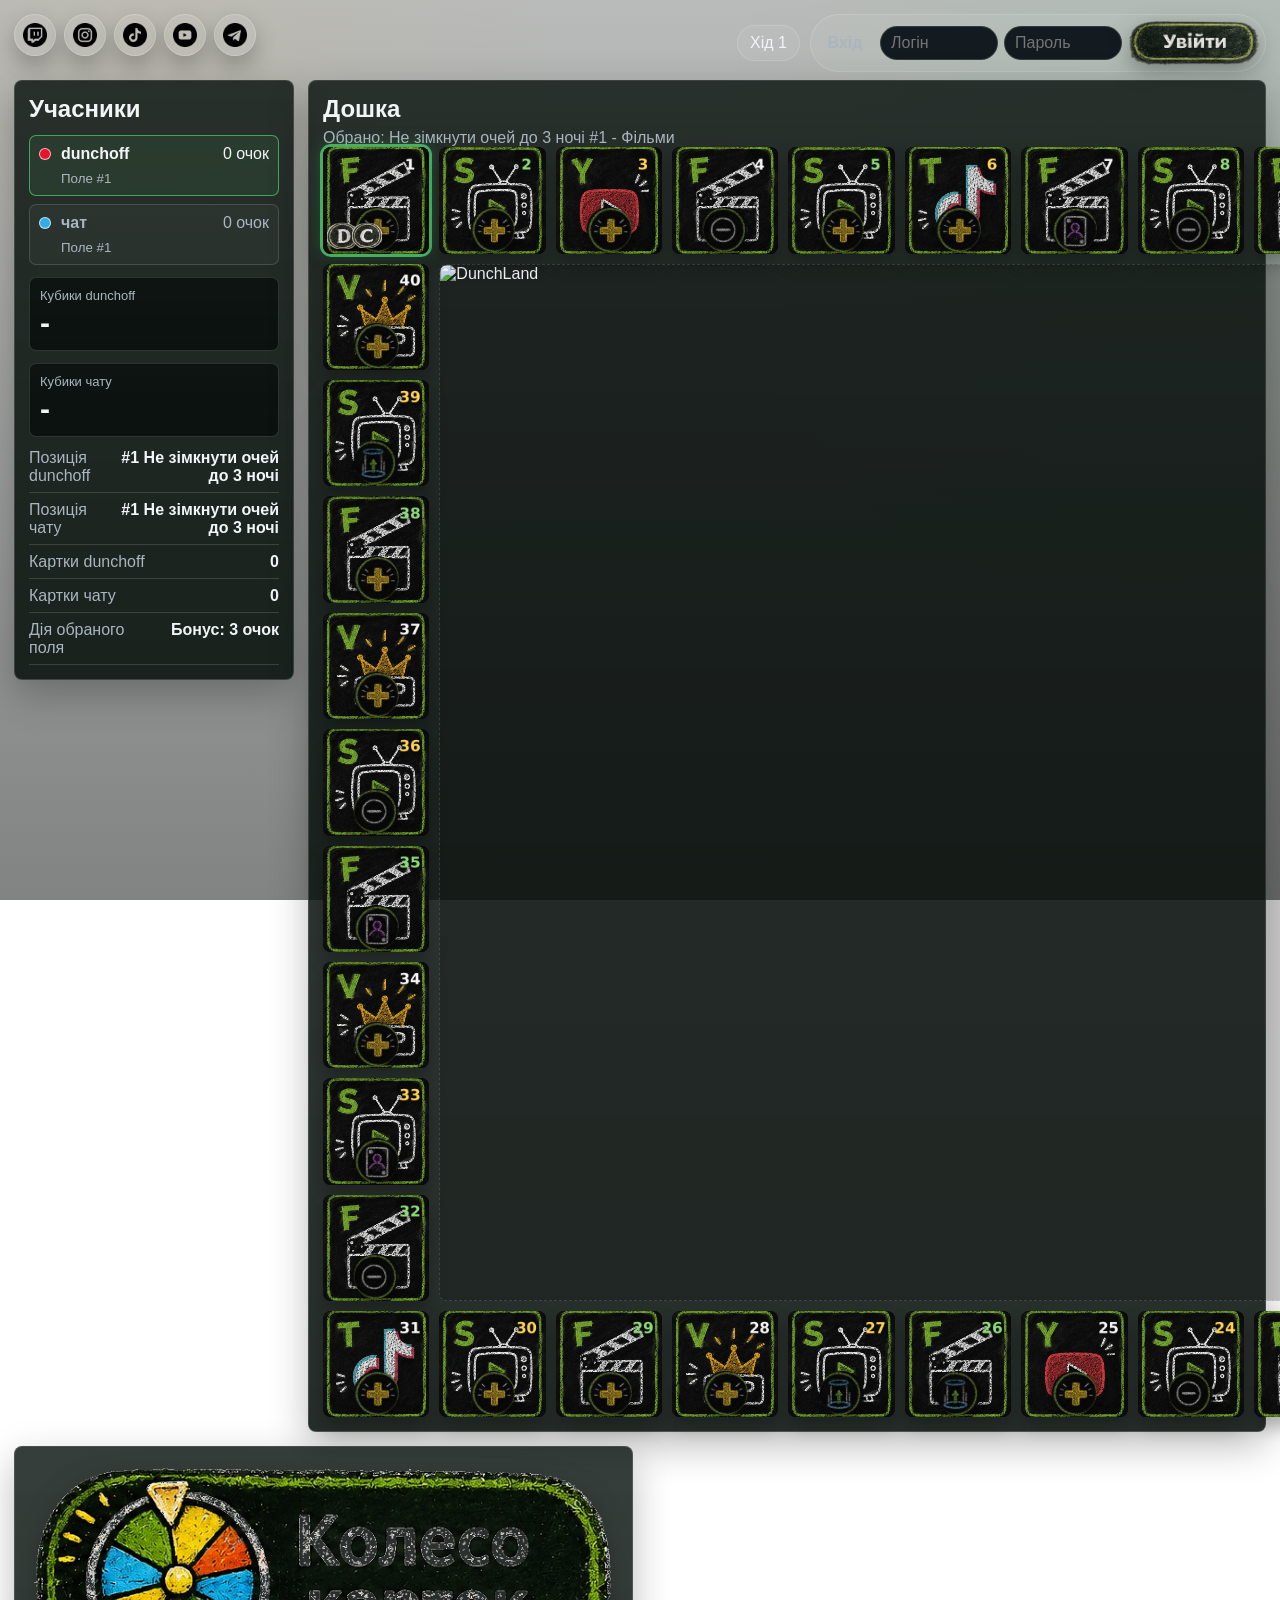
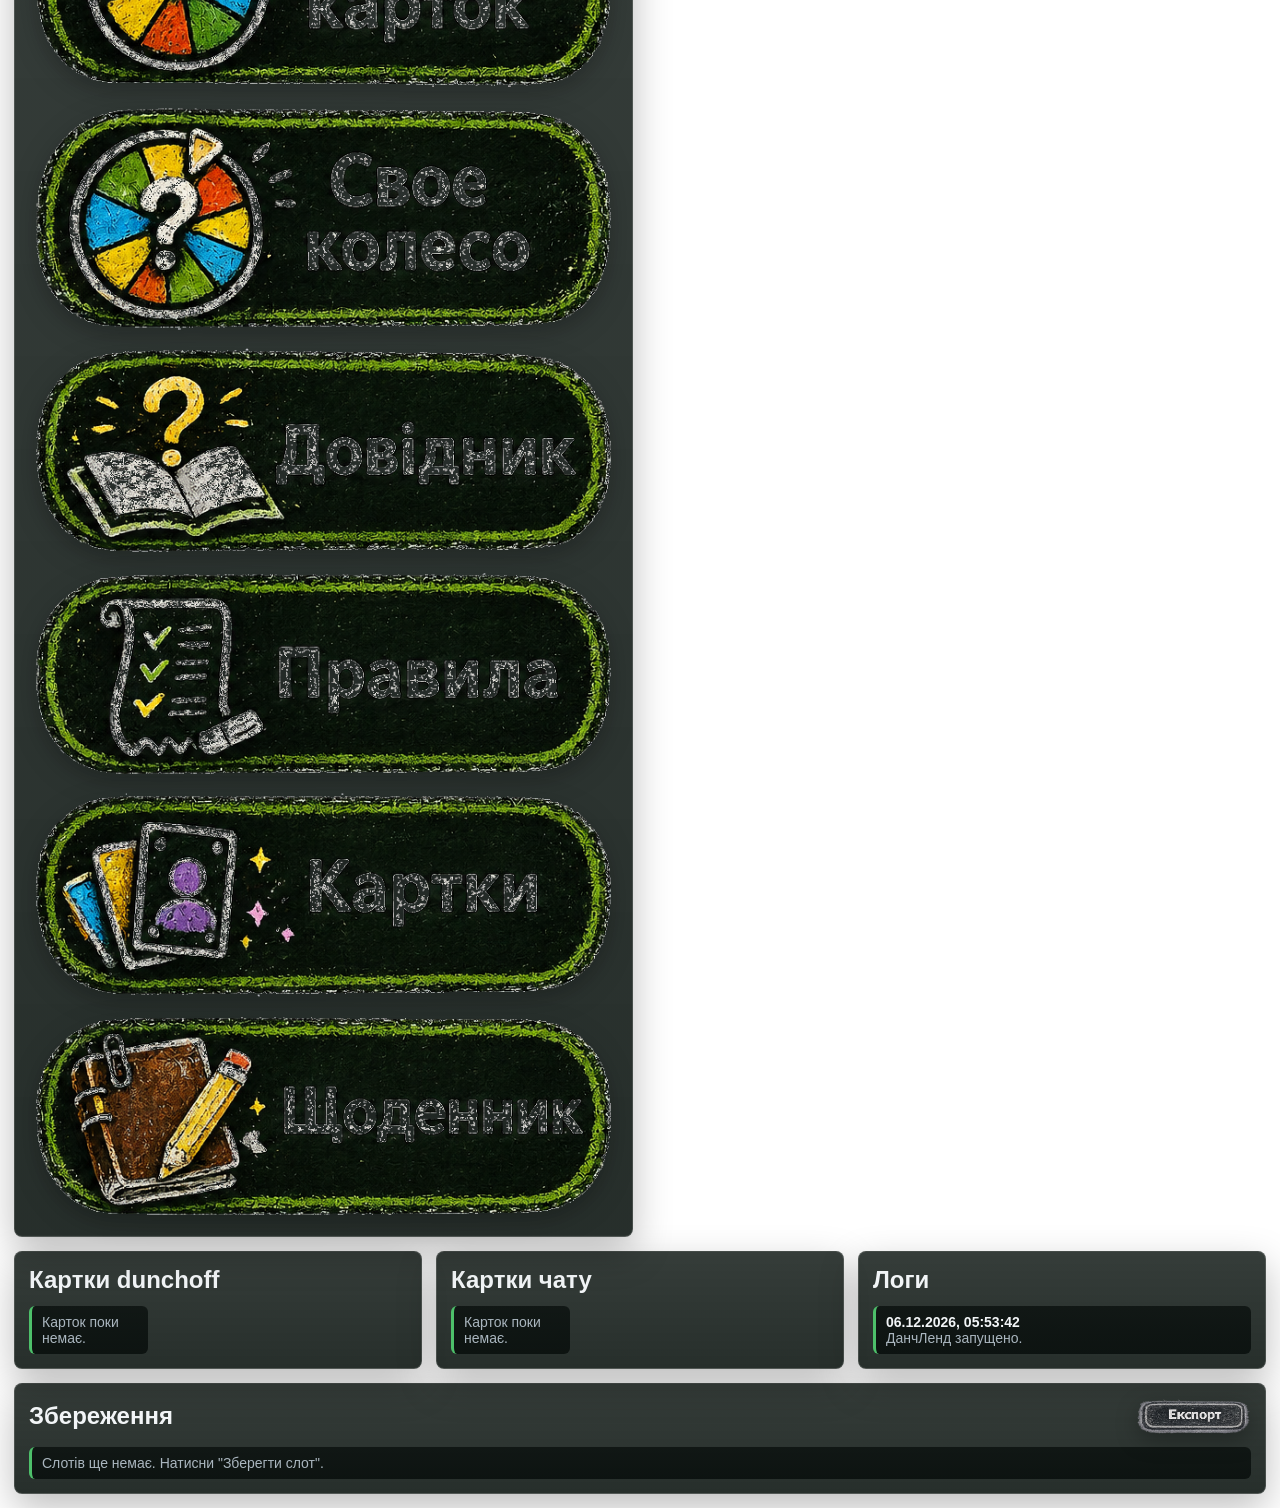
==== commit e5265f25: "add mobile+ bugfix" ====
--- a/pages/dunchland/index.html
+++ b/pages/dunchland/index.html
@@ -4,7 +4,7 @@
     <meta charset="UTF-8" />
     <meta name="viewport" content="width=device-width, initial-scale=1.0" />
     <title>DunchLand</title>
-    <link rel="stylesheet" href="./styles/main.css?v=chalkboard-cards-bg-1" />
+    <link rel="stylesheet" href="./styles/main.css?v=responsive-3" />
   </head>
   <body>
     <main class="app-shell">
@@ -319,6 +319,6 @@
     <script src="./scripts/render/saves.js"></script>
     <script src="./scripts/render/summary.js"></script>
     <script src="./scripts/render/wheels.js"></script>
-    <script src="./scripts/main.js"></script>
+    <script src="./scripts/main.js?v=mobile-panels-3"></script>
   </body>
 </html>
--- a/pages/dunchland/styles/main.css
+++ b/pages/dunchland/styles/main.css
@@ -27,6 +27,7 @@
 body {
   margin: 0;
   min-height: 100vh;
+  overflow-x: hidden;
   color: var(--text);
   background:
     radial-gradient(circle at 12% 6%, rgba(216, 181, 75, 0.08), transparent 26rem),
@@ -180,6 +181,14 @@
   gap: 14px;
 }
 
+.mobile-panel-toggle {
+  display: none;
+}
+
+.mobile-panel-content {
+  display: contents;
+}
+
 .bottom-grid {
   display: grid;
   grid-template-columns: 1fr 1fr 1fr;
@@ -205,6 +214,7 @@
 
 .board-wrap {
   padding: 14px;
+  min-width: 0;
 }
 
 .players-list, .summary-list, .save-slots {
@@ -1257,6 +1267,127 @@
   }
 }
 
+@media (max-width: 1180px) {
+  .app-shell {
+    max-width: 960px;
+  }
+
+  .topbar {
+    align-items: stretch;
+    flex-direction: column;
+  }
+
+  .topbar-actions {
+    align-items: stretch;
+    flex-direction: column;
+  }
+
+  .game-layout {
+    display: flex;
+    flex-direction: column;
+  }
+
+  .board-wrap {
+    order: 1;
+  }
+
+  .player-panel {
+    order: 2;
+  }
+
+  .side-stack {
+    order: 3;
+    grid-column: auto;
+    grid-template-columns: 1fr;
+  }
+
+  .bottom-grid {
+    grid-template-columns: 1fr;
+  }
+
+  .mobile-panel-toggle {
+    display: flex;
+    width: 100%;
+    min-height: 44px;
+    align-items: center;
+    justify-content: space-between;
+    border: 1px solid var(--line);
+    border-radius: 7px;
+    padding: 0 12px;
+    color: var(--text);
+    background: var(--chalk-inner-bg);
+    background-size: cover;
+    background-position: center;
+    font-weight: 800;
+  }
+
+  .mobile-panel-toggle::after {
+    content: "+";
+    font-size: 22px;
+    line-height: 1;
+  }
+
+  .collapsible-panel:not(.is-collapsed) > .mobile-panel-toggle::after {
+    content: "-";
+  }
+
+  .collapsible-panel.is-collapsed > .mobile-panel-content {
+    display: none;
+  }
+
+  .collapsible-panel:not(.is-collapsed) > .mobile-panel-content {
+    display: contents;
+  }
+
+  .auth-panel.collapsible-panel {
+    border-radius: 18px;
+    align-items: stretch;
+    flex-direction: column;
+  }
+
+  .auth-controls {
+    flex-wrap: wrap;
+  }
+
+  .auth-controls input {
+    min-width: 0;
+    flex: 1 1 150px;
+  }
+
+  .board {
+    min-height: auto;
+    width: 100%;
+    gap: 5px;
+    grid-template-columns: repeat(11, minmax(0, 1fr));
+    grid-template-rows: repeat(11, minmax(0, 1fr));
+  }
+
+  .sector {
+    border-radius: 6px;
+  }
+
+  .player-token {
+    width: 22px;
+    height: 22px;
+    bottom: 3px;
+  }
+
+  .token-a { left: 3px; }
+  .token-b { left: 22px; }
+
+  .cards-list {
+    grid-template-columns: repeat(2, minmax(0, 1fr));
+  }
+
+  .wheel-launch-panel {
+    position: static;
+  }
+
+  .side-action-row {
+    grid-template-columns: 1fr 1fr;
+  }
+}
+
 @media (max-width: 1850px) and (min-width: 1351px) {
   .game-layout {
     grid-template-columns: 260px minmax(0, 1fr) 250px;
@@ -1316,9 +1447,72 @@
     padding: 12px;
   }
 
+  .social-links {
+    position: static;
+    justify-content: center;
+    flex-wrap: wrap;
+    margin-bottom: 10px;
+  }
+
+  .social-link {
+    width: 38px;
+    height: 38px;
+  }
+
   .topbar, .panel-title-row, .board-toolbar, .toolbar-actions, .save-slot {
     align-items: stretch;
     flex-direction: column;
+  }
+
+  .game-layout {
+    display: flex;
+    flex-direction: column;
+  }
+
+  .board-wrap {
+    order: 1;
+  }
+
+  .player-panel {
+    order: 2;
+  }
+
+  .side-stack {
+    order: 3;
+  }
+
+  .mobile-panel-toggle {
+    display: flex;
+    width: 100%;
+    min-height: 44px;
+    align-items: center;
+    justify-content: space-between;
+    border: 1px solid var(--line);
+    border-radius: 7px;
+    padding: 0 12px;
+    color: var(--text);
+    background: var(--chalk-inner-bg);
+    background-size: cover;
+    background-position: center;
+    font-weight: 800;
+  }
+
+  .mobile-panel-toggle::after {
+    content: "+";
+    font-size: 22px;
+    line-height: 1;
+  }
+
+  .collapsible-panel:not(.is-collapsed) > .mobile-panel-toggle::after {
+    content: "-";
+  }
+
+  .collapsible-panel.is-collapsed > .mobile-panel-content {
+    display: none;
+  }
+
+  .collapsible-panel:not(.is-collapsed) > .mobile-panel-content {
+    display: contents;
   }
 
   .topbar-actions {
@@ -1346,7 +1540,10 @@
 
   .board {
     min-height: auto;
-    gap: 4px;
+    width: 100%;
+    gap: 3px;
+    grid-template-columns: repeat(11, minmax(0, 1fr));
+    grid-template-rows: repeat(11, minmax(0, 1fr));
   }
 
   .sector {
@@ -1365,6 +1562,31 @@
     grid-template-columns: 1fr;
   }
 
+  .card-item {
+    grid-template-rows: minmax(150px, 48vw) auto;
+  }
+
+  .card-image {
+    height: 100%;
+  }
+
+  .wheel-launch-panel {
+    position: static;
+  }
+
+  .side-action-row {
+    grid-template-columns: 1fr 1fr;
+  }
+
+  .modal-card {
+    padding: 12px;
+  }
+
+  .wheel-wrap,
+  .compact-wheel-wrap {
+    width: min(82vw, 420px);
+  }
+
   .review-item {
     grid-template-columns: 1fr;
   }
@@ -1373,3 +1595,45 @@
     text-align: left;
   }
 }
+
+@media (max-width: 420px) {
+  .app-shell {
+    padding: 8px;
+  }
+
+  .panel, .board-wrap {
+    padding: 10px;
+  }
+
+  .board {
+    gap: 2px;
+  }
+
+  .sector {
+    border-radius: 3px;
+  }
+
+  .sector-effect-image {
+    width: 48%;
+  }
+
+  .sector-number-image {
+    width: 28%;
+    height: 28%;
+  }
+
+  .player-token {
+    width: 13px;
+    height: 13px;
+    bottom: 2px;
+  }
+
+  .token-a { left: 2px; }
+  .token-b { left: 12px; }
+
+  .auth-controls .chalk-control-button,
+  .auth-panel > .chalk-control-button {
+    width: min(100%, 124px);
+    align-self: center;
+  }
+}
